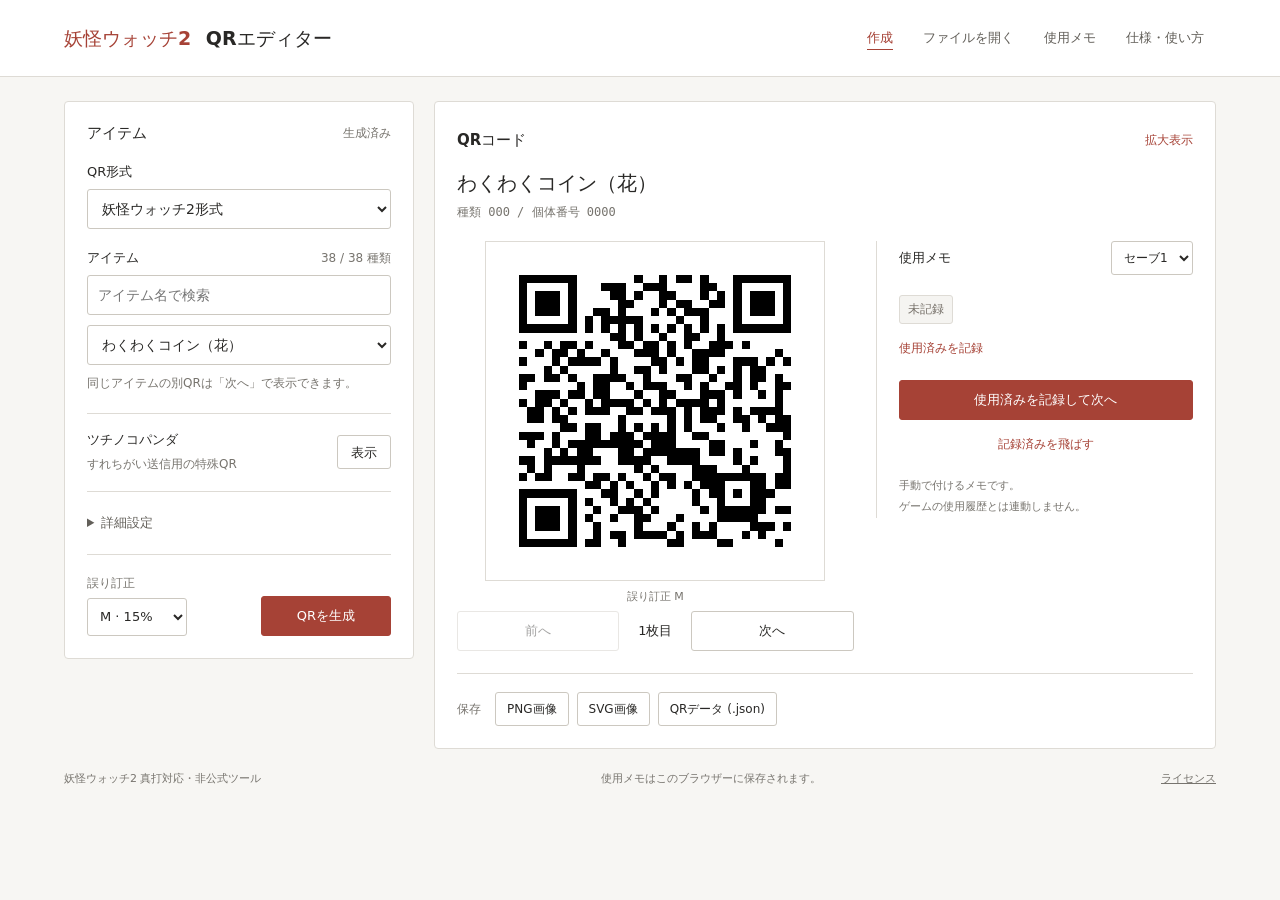
==== index.html @ a70a2c70 "Add browser-based Yokai Watch 2 QR editor" ====
<!doctype html>
<html lang="ja">
<head>
  <meta charset="utf-8">
  <meta name="viewport" content="width=device-width, initial-scale=1">
  <meta name="theme-color" content="#f7f6f3">
  <title>妖怪ウォッチ2 QRエディター</title>
  <link rel="stylesheet" href="./style.css">
  <link rel="stylesheet" href="./public.css">
  <script src="./vendor.js" defer></script>
  <script src="./local-api.js" defer></script>
  <script src="./usage.js" defer></script>
  <script src="./app.js" defer></script>
</head>
<body>
  <header class="site-header">
    <div class="site-header-inner">
      <h1><span class="game-name">妖怪ウォッチ2</span> QRエディター</h1>
      <nav class="site-nav" aria-label="メニュー">
        <button id="nav-editor" class="selected" type="button">作成</button>
        <button id="nav-import" type="button">ファイルを開く</button>
        <button id="nav-history" type="button">使用メモ</button>
        <button id="nav-notes" type="button">仕様・使い方</button>
      </nav>
    </div>
  </header>
  <main>
    <section class="workspace" aria-label="QR編集">
      <div class="editor-column">
        <section class="card editor-card">
          <div class="card-heading"><h2>アイテム</h2><span class="small-label" id="edit-state">新規</span></div>
          <div id="structured-panel">
            <div class="field format-field"><label for="format-select">QR形式</label><select id="format-select" disabled><option>読み込み中…</option></select></div>
            <div class="reward-picker" id="reward-picker" hidden>
              <div class="label-row"><label for="reward-search">アイテム</label><span class="small-label" id="reward-count"></span></div>
              <input id="reward-search" type="search" placeholder="アイテム名で検索" autocomplete="off" aria-label="受け取り内容を検索">
              <select id="reward-select" aria-label="受け取り内容を選択"><option value="">一覧から選択</option></select>
              <p class="field-help">同じアイテムの別QRは「次へ」で表示できます。</p>
            </div>
            <div class="special-picker"><div><strong>ツチノコパンダ</strong><p>すれちがい送信用の特殊QR</p></div><button class="button secondary" id="panda-preset" type="button">表示</button></div>
            <details class="advanced-settings">
              <summary>詳細設定</summary>
              <div class="advanced-content">
                <p class="field-help" id="format-description"></p>
                <div class="field version-field"><label for="version-select">報酬表</label><select id="version-select"><option value="update">更新版 v3.4.0</option><option value="base">本体版 v0.1.0</option></select><p class="field-help">実際の報酬はゲームの版で決まります。</p></div>
                <div class="field-divider"></div><div id="dynamic-fields" class="fields-grid"></div>
                <div class="template-note" id="template-note" hidden>読み込んだデータのURL接頭辞を保持します。</div>
              </div>
            </details>
          </div>
          <div class="editor-controls"><div class="ecc-control"><label for="ecc-select">誤り訂正</label><select id="ecc-select"><option value="L">L · 7%</option><option value="M" selected>M · 15%</option><option value="Q">Q · 25%</option><option value="H">H · 30%</option></select></div><button class="button primary" id="generate-button" type="button">QRを生成</button></div>
        </section>
      </div>
      <section class="card preview-card" aria-labelledby="preview-title">
        <div class="card-heading"><h2 id="preview-title">QRコード</h2><button class="text-button" id="open-scan" type="button" disabled>拡大表示</button></div>
        <div class="reward-summary"><strong id="reward-name">アイテムを選択</strong><span id="qr-identity" class="mono"></span></div>
        <div class="preview-layout">
          <div class="qr-view">
            <div class="preview-area" id="preview-area"><div class="empty-preview" id="empty-preview"><strong>QRを準備中</strong><span>アイテムを選ぶか、データを入力してください。</span></div><img id="qr-image" alt="生成したQRコード" hidden></div>
            <div class="preview-caption"><span class="status-dot" id="preview-dot"></span><span id="preview-caption">未生成</span></div>
            <div class="qr-pager" aria-label="QRの切替"><button class="button secondary" id="previous-qr" type="button" disabled>前へ</button><span id="page-number" aria-live="polite">1枚目</span><button class="button secondary" id="next-qr" type="button" disabled>次へ</button></div>
          </div>
          <div class="usage-panel">
            <div class="usage-heading"><label for="usage-profile">使用メモ</label><select id="usage-profile"><option value="save1">セーブ1</option><option value="save2">セーブ2</option><option value="save3">セーブ3</option></select></div>
            <div class="usage-status"><span id="used-badge" class="used-badge">未記録</span><button class="text-button" id="toggle-used" type="button" disabled>使用済みを記録</button></div>
            <button class="button primary" id="mark-next" type="button" disabled>記録して次へ</button>
            <button class="text-button skip-button" id="next-unrecorded" type="button" disabled>記録済みを飛ばす</button>
            <p>手動で付けるメモです。<br>ゲームの使用履歴とは連動しません。</p>
          </div>
        </div>
        <div id="warnings" class="warnings" hidden></div>
        <div class="export-section"><span class="section-label">保存</span><div class="download-grid"><button class="button secondary" id="download-png" type="button" disabled>PNG画像</button><button class="button secondary" id="download-svg" type="button" disabled>SVG画像</button><button class="button secondary" id="download-project" type="button" disabled>QRデータ (.json)</button></div></div>
      </section>
    </section>
    <section class="card history-card" id="history-section" hidden>
      <div class="card-heading"><h2>使用メモ</h2><button class="text-button" id="close-history" type="button">閉じる</button></div>
      <p id="history-summary"></p><p class="field-help">ブラウザーを変える場合は、メモを保存して読み込んでください。</p>
      <div class="history-actions"><button class="button secondary" id="download-history" type="button">メモを保存</button><button class="button secondary" id="import-history" type="button">メモを読み込む</button></div>
      <input id="history-file-input" type="file" accept=".json,application/json" class="visually-hidden"><ul id="history-list" class="history-list"></ul>
    </section>
    <section class="card notes-card" id="notes-section" hidden>
      <div class="card-heading"><h2>仕様・使い方</h2><button class="text-button" id="close-notes" type="button">閉じる</button></div>
      <p>アイテムを選ぶとQRが表示されます。「次へ」で個体番号を進められます。読み取ったQRには、セーブごとに使用メモを付けられます。</p>
      <div id="catalog-notes"></div><p class="notes-footnote">ツチノコパンダの特殊QRは、すれちがい受信側での出現報告があります。通常のアイテムQRの実機動作は未検証です。</p>
    </section>
    <footer class="page-footer"><span>妖怪ウォッチ2 真打対応・非公式ツール</span><span>使用メモはこのブラウザーに保存されます。</span><a href="./vendor-licenses.txt">ライセンス</a></footer>
  </main>
  <div id="status-message" class="status-message" role="status" aria-live="polite" hidden></div>
  <dialog id="scan-dialog" class="scan-dialog"><div class="dialog-heading"><h2 id="scan-title">QRコード</h2><button class="icon-button" id="close-scan" type="button" aria-label="大きいQRを閉じる">×</button></div><img id="scan-image" alt="読み取り用の大きなQRコード"><p id="scan-caption"></p><div class="scan-usage-summary"><span id="scan-usage-profile"></span><span id="scan-used" class="used-badge"></span></div><div class="qr-pager"><button class="button secondary" id="scan-previous" type="button">前へ</button><span id="scan-page"></span><button class="button secondary" id="scan-next" type="button">次へ</button></div><button class="button primary" id="scan-mark-next" type="button">記録して次へ</button></dialog>
  <dialog id="import-dialog"><div class="dialog-heading"><h2>ファイルを開く</h2><button class="icon-button" id="close-import" type="button" aria-label="閉じる">×</button></div><p class="dialog-intro">QR画像、または保存したQRデータを選択してください。</p><label class="drop-zone" id="drop-zone" for="file-input"><strong>ファイルを選択</strong><span>ここにドロップすることもできます</span><small>PNG / JPG / WEBP / JSON</small></label><input id="file-input" type="file" accept="image/png,image/jpeg,image/webp,image/bmp,.json,application/json" class="visually-hidden"><p class="import-error" id="import-error" role="alert" hidden></p><p class="import-privacy">ファイルはブラウザー内で処理します。</p></dialog>
</body>
</html>
---- style.css ----
@charset "UTF-8";
:root {
  --paper: #f7f6f3; --ink: #292826; --muted: #77746e; --line: #dedbd5;
  --accent: #a64236; --accent-dark: #86342b;
  font-family: "Meiryo", "Yu Gothic", system-ui, sans-serif;
  font-size: 14px; font-synthesis: none; color: var(--ink); background: var(--paper);
}
* { box-sizing: border-box; }
body { margin: 0; }
button, input, select, textarea { font: inherit; }
button, select, summary { cursor: pointer; }
button { font-weight: 400; }
button:disabled { opacity: .42; cursor: not-allowed; }
button, a, input, select, textarea, summary { outline-offset: 3px; }
:focus-visible { outline: 2px solid var(--accent); }
[hidden] { display: none !important; }
a { color: inherit; }
h1, h2, p { margin-top: 0; }
h1 { margin-bottom: 0; font-size: 19px; font-weight: 600; line-height: 1.5; white-space: nowrap; }
h2 { margin-bottom: 0; font-size: 15px; font-weight: 600; }
.site-header { background: #fff; border-bottom: 1px solid var(--line); }
.site-header-inner { max-width: 1200px; min-height: 76px; margin: auto; padding: 15px 24px; display: flex; align-items: center; justify-content: space-between; gap: 24px; }
.game-name { color: var(--accent); margin-right: 8px; }
.site-nav { display: flex; gap: 6px; flex-shrink: 0; }
.site-nav button { border: 0; background: none; padding: 10px 12px; font-size: 13px; color: #625f59; }
.site-nav button:hover { color: var(--ink); background: #f5f4f1; }
.site-nav .selected { color: var(--accent); text-decoration: underline; text-underline-offset: 7px; }
main { max-width: 1200px; margin: auto; padding: 24px; }
.workspace { display: grid; grid-template-columns: minmax(290px, 350px) minmax(0, 1fr); gap: 20px; align-items: start; }
.editor-column { display: grid; gap: 14px; min-width: 0; }
.card { background: #fff; border: 1px solid var(--line); border-radius: 4px; min-width: 0; }
.editor-card, .preview-card, .history-card, .notes-card { padding: 22px; }
.card-heading { display: flex; align-items: center; justify-content: space-between; gap: 12px; margin-bottom: 20px; }
.small-label { color: var(--muted); font-size: 12px; white-space: nowrap; }
.mode-tabs { display: flex; margin-bottom: 20px; border-bottom: 1px solid var(--line); }
.mode-tab { border: 0; border-bottom: 2px solid transparent; color: var(--muted); background: none; flex: 1; padding: 0 3px 12px; font-size: 13px; }
.mode-tab.active { border-bottom-color: var(--accent); color: var(--ink); }
.mode-tab:hover { color: var(--ink); }
.field { min-width: 0; }
.field label, .reward-picker label { display: block; margin-bottom: 8px; font-size: 13px; }
.field input, .field select, .field textarea, .reward-picker input, .reward-picker select, .ecc-control select, .usage-heading select { width: 100%; border: 1px solid #ccc8c0; border-radius: 3px; background: #fff; color: var(--ink); min-height: 40px; padding: 9px 10px; }
.field input:focus, .field select:focus, .field textarea:focus, .reward-picker input:focus, .reward-picker select:focus, .ecc-control select:focus { border-color: var(--accent); }
.field input:disabled { background: var(--paper); color: var(--muted); }
.field-help { margin: 8px 0 0; font-size: 12px; line-height: 1.8; color: var(--muted); overflow-wrap: anywhere; }
.label-row { display: flex; justify-content: space-between; align-items: baseline; gap: 10px; }
.reward-picker { margin-top: 20px; }
.reward-picker select { margin-top: 10px; }
.special-picker { display: flex; align-items: center; justify-content: space-between; gap: 12px; padding: 17px 0; margin-top: 18px; border-top: 1px solid var(--line); border-bottom: 1px solid var(--line); }
.special-picker strong { font-size: 13px; font-weight: 600; }
.special-picker p { margin: 5px 0 0; color: var(--muted); font-size: 12px; line-height: 1.7; }
.special-picker .button { min-height: 34px; padding: 6px 13px; flex-shrink: 0; }
.advanced-settings { margin-top: 18px; }
.advanced-settings > summary { padding: 4px 0; font-size: 13px; color: #625f59; }
.advanced-content { margin-top: 14px; }
.advanced-content > .field-help { margin-bottom: 18px; }
.version-field { margin-top: 16px; }
.field-divider { height: 1px; background: var(--line); margin: 20px 0; }
.fields-grid { display: grid; grid-template-columns: repeat(2, minmax(0, 1fr)); gap: 18px 12px; }
.field-wide { grid-column: 1 / -1; }
.serial-controls { display: flex; flex-wrap: wrap; gap: 6px; margin-top: 8px; }
.serial-controls button { border: 1px solid var(--line); background: var(--paper); border-radius: 3px; padding: 5px 8px; font-size: 12px; color: #625f59; }
.serial-controls button:hover { background: #edeae4; }
.template-note { margin-top: 18px; font-size: 12px; line-height: 1.7; color: var(--muted); }
.editor-controls { display: flex; align-items: flex-end; justify-content: space-between; gap: 14px; padding-top: 20px; margin-top: 18px; border-top: 1px solid var(--line); }
.ecc-control label { display: block; font-size: 12px; color: var(--muted); margin-bottom: 6px; }
.ecc-control select { width: 100px; min-height: 38px; padding: 8px; font-size: 13px; }
.button { display: inline-flex; justify-content: center; align-items: center; min-height: 40px; padding: 9px 14px; border: 1px solid #ccc8c0; border-radius: 3px; font-size: 13px; line-height: 1.5; }
.primary { background: var(--accent); color: #fff; border-color: var(--accent); }
.primary:hover:not(:disabled) { background: var(--accent-dark); border-color: var(--accent-dark); }
.secondary { background: #fff; color: var(--ink); }
.secondary:hover:not(:disabled) { background: #f2f0eb; border-color: #a6a198; }
.editor-controls > .button { min-width: 130px; }
.text-button { border: 0; background: none; color: var(--accent); padding: 6px 0; min-height: 32px; font-size: 12px; line-height: 1.5; }
.text-button:hover:not(:disabled) { text-decoration: underline; text-underline-offset: 3px; }
.compact { margin-top: 14px; }
.mono { font-family: "Cascadia Code", "Consolas", monospace; }
.hex-input { min-height: 220px !important; resize: vertical; font-size: 13px; line-height: 1.8; }
.payload-card > summary { font-size: 13px; color: #625f59; padding: 16px 20px; }
.payload-content { padding: 0 20px 16px; }
.payload-stats { display: flex; justify-content: space-between; align-items: center; margin-bottom: 8px; }
.payload-stats strong { font-size: 12px; font-weight: 400; color: var(--muted); }
#hex-preview { white-space: pre-wrap; overflow-wrap: anywhere; max-height: 220px; overflow: auto; background: var(--paper); padding: 12px; border: 1px solid var(--line); margin: 0 0 14px; font-size: 12px; line-height: 1.9; }
.data-details { border-top: 1px solid var(--line); padding-top: 12px; }
.data-details summary { font-size: 12px; color: var(--muted); }
#result-details { white-space: pre-wrap; overflow-wrap: anywhere; max-height: 260px; overflow: auto; font-size: 12px; line-height: 1.8; padding-top: 12px; }
.notes-card, .history-card { margin-top: 20px; scroll-margin-top: 20px; }
.notes-card > p, #catalog-notes { font-size: 13px; line-height: 1.9; }
#catalog-notes ul { padding-left: 20px; }
#catalog-notes li { margin: 8px 0; }
.notes-footnote { margin: 18px 0 0; padding-top: 16px; border-top: 1px solid var(--line); color: var(--muted); }
.page-footer { display: flex; justify-content: space-between; gap: 14px; padding: 20px 0 0; color: var(--muted); font-size: 11px; line-height: 1.8; }
.status-message { position: fixed; z-index: 30; bottom: 20px; left: 50%; transform: translateX(-50%); max-width: calc(100vw - 32px); border: 1px solid #3c3933; background: #3c3933; color: #fff; border-radius: 4px; padding: 12px 18px; font-size: 13px; line-height: 1.8; }
.status-message.error { background: #8b3b32; border-color: #8b3b32; }
dialog { width: min(500px, calc(100vw - 32px)); max-height: calc(100dvh - 32px); overflow: auto; border: 1px solid #bcb7ae; border-radius: 4px; padding: 24px; color: var(--ink); background: #fff; }
dialog::backdrop { background: #25221d88; }
.dialog-heading { display: flex; align-items: center; justify-content: space-between; gap: 12px; }
.dialog-heading h2 { font-size: 17px; }
.icon-button { width: 36px; height: 36px; border: 1px solid var(--line); border-radius: 3px; color: #625f59; background: #fff; font-size: 24px; line-height: 1; flex-shrink: 0; }
.icon-button:hover { background: var(--paper); }
.dialog-intro { margin: 20px 0; font-size: 13px; line-height: 1.9; color: var(--muted); }
.drop-zone { display: flex; flex-direction: column; align-items: center; justify-content: center; gap: 10px; min-height: 180px; padding: 24px; border: 1px dashed #b5aea3; background: var(--paper); cursor: pointer; text-align: center; }
.drop-zone:hover, .drop-zone.dragover { border-color: var(--accent); background: #f5eeeb; }
.drop-zone strong { font-size: 15px; font-weight: 600; }
.drop-zone span { color: var(--muted); font-size: 12px; }
.drop-zone small { color: var(--muted); font-size: 11px; margin-top: 10px; }
.import-privacy { margin: 18px 0 0; text-align: center; font-size: 12px; color: var(--muted); }
.import-error, .field-error { font-size: 13px; line-height: 1.8; color: #9a3c2f; background: #fff2ee; padding: 10px; }
.visually-hidden { position: absolute; width: 1px; height: 1px; padding: 0; margin: -1px; overflow: hidden; clip: rect(0,0,0,0); white-space: nowrap; border: 0; }
@media (max-width: 800px) {
  .site-header-inner { flex-wrap: wrap; gap: 10px; padding: 14px 20px 8px; }
  .site-nav { margin-left: -10px; }
  main { padding: 20px; }
  .workspace { grid-template-columns: minmax(265px, .85fr) minmax(0, 1fr); gap: 16px; }
  .editor-card, .preview-card { padding: 18px; }
}
@media (max-width: 640px) {
  .site-header-inner { padding: 15px 16px 6px; }
  h1 { font-size: 17px; }
  .game-name { margin-right: 5px; }
  .site-nav { width: calc(100% + 10px); justify-content: space-between; gap: 0; }
  .site-nav button { padding: 10px; font-size: 12px; }
  main { padding: 16px; }
  .workspace { display: flex; flex-direction: column; gap: 16px; }
  .editor-column, .preview-card { width: 100%; }
  .editor-card, .preview-card, .history-card, .notes-card { padding: 20px; }
  .page-footer { flex-direction: column; gap: 3px; }
}
@media (prefers-reduced-motion: reduce) { * { scroll-behavior: auto !important; transition: none !important; } }
---- public.css ----
.preview-card { position: sticky; top: 20px; }
.preview-card .card-heading { margin-bottom: 12px; }
.reward-summary { display: flex; flex-direction: column; gap: 6px; margin-bottom: 20px; }
.reward-summary strong { font-size: 20px; line-height: 1.5; font-weight: 600; }
.reward-summary span { font-size: 12px; color: var(--muted); }
.preview-layout { display: grid; grid-template-columns: minmax(220px, 1fr) minmax(185px, .8fr); gap: 22px; align-items: start; }
.qr-view { min-width: 0; }
.preview-area { width: 100%; max-width: 340px; margin: 0 auto; aspect-ratio: 1; display: grid; place-items: center; background: #fff; border: 1px solid var(--line); padding: 0; }
.preview-area img { width: 100%; height: 100%; object-fit: contain; image-rendering: pixelated; background: #fff; }
.empty-preview { display: flex; flex-direction: column; align-items: center; gap: 12px; padding: 20px; text-align: center; color: var(--muted); }
.empty-preview strong { font-size: 14px; font-weight: 400; }
.empty-preview span { font-size: 12px; line-height: 1.8; }
.preview-caption { min-height: 30px; display: flex; justify-content: center; align-items: center; font-size: 11px; color: var(--muted); }
.status-dot { display: none; }
.qr-pager { display: grid; grid-template-columns: 1fr auto 1fr; gap: 12px; align-items: center; }
.qr-pager .button { padding: 8px 10px; min-width: 0; }
.qr-pager > span { font-size: 13px; min-width: 48px; text-align: center; font-variant-numeric: tabular-nums; }
.usage-panel { border-left: 1px solid var(--line); padding-left: 22px; min-width: 0; }
.usage-heading { display: flex; justify-content: space-between; align-items: center; gap: 12px; }
.usage-heading label { font-size: 13px; }
.usage-heading select { width: auto; min-height: 34px; padding: 6px 8px; font-size: 12px; }
.usage-status { display: flex; flex-direction: column; align-items: flex-start; gap: 8px; margin: 20px 0 16px; }
.used-badge { display: inline-block; padding: 5px 8px; border: 1px solid var(--line); border-radius: 3px; background: #f5f4f1; color: #77716a; font-size: 12px; }
.used-badge.recorded { border-color: #bacbb9; color: #466342; background: #eff5ec; }
.usage-panel > .primary, #scan-mark-next { width: 100%; }
.skip-button { display: block; margin: 8px auto 0; }
.usage-panel > p { margin: 16px 0 0; color: var(--muted); font-size: 11px; line-height: 1.9; }
.warnings { border-left: 2px solid #baa275; background: #faf7ef; padding: 10px 12px; margin-top: 18px; font-size: 12px; color: #7f6948; line-height: 1.8; overflow-wrap: anywhere; }
.warnings p { margin: 0; }
.warnings p + p { margin-top: 5px; }
.export-section { display: flex; align-items: center; gap: 14px; margin-top: 22px; padding-top: 18px; border-top: 1px solid var(--line); }
.section-label { flex-shrink: 0; font-size: 12px; color: var(--muted); }
.download-grid { display: flex; flex-wrap: wrap; gap: 8px; }
.download-grid .button { min-height: 34px; padding: 6px 11px; font-size: 12px; }
.loading .preview-area { opacity: .55; }
.history-card > p { font-size: 13px; line-height: 1.8; }
.history-actions { display: flex; flex-wrap: wrap; gap: 10px; margin: 16px 0; }
.history-list { list-style: none; padding: 0; margin: 18px 0 0; }
.history-list li { display: flex; align-items: baseline; flex-wrap: wrap; gap: 12px; padding: 12px 0; border-top: 1px solid var(--line); font-size: 13px; }
.history-list strong { font-weight: 600; flex: 1; min-width: 150px; }
.history-list span, .history-list time { font-size: 12px; color: var(--muted); }
.scan-dialog { width: min(680px, calc(100vw - 24px)); max-width: 680px; max-height: calc(100dvh - 24px); }
.scan-dialog > img { display: block; width: min(100%, 490px); height: auto; margin: 18px auto; image-rendering: pixelated; background: #fff; }
.scan-dialog > p { text-align: center; font-size: 12px; color: var(--muted); }
.scan-usage-summary { display: flex; align-items: center; justify-content: center; gap: 12px; font-size: 13px; margin-bottom: 16px; }
.scan-dialog .qr-pager { margin-bottom: 16px; }
@media (max-width: 1080px) {
  .preview-layout { grid-template-columns: 1fr; gap: 20px; }
  .qr-view { width: min(100%, 330px); margin: auto; }
  .usage-panel { border-left: 0; border-top: 1px solid var(--line); padding: 16px 0 0; }
  .usage-status { flex-direction: row; justify-content: space-between; align-items: center; margin: 14px 0; }
  .usage-panel > p { margin-top: 10px; }
  .usage-panel > p br { display: none; }
}
@media (max-width: 640px) {
  .preview-card { position: static; }
  .preview-layout { gap: 18px; }
  .qr-view { width: min(100%, 350px); }
  .export-section { align-items: flex-start; }
  .section-label { padding-top: 7px; }
  .scan-dialog { padding: 18px; }
}
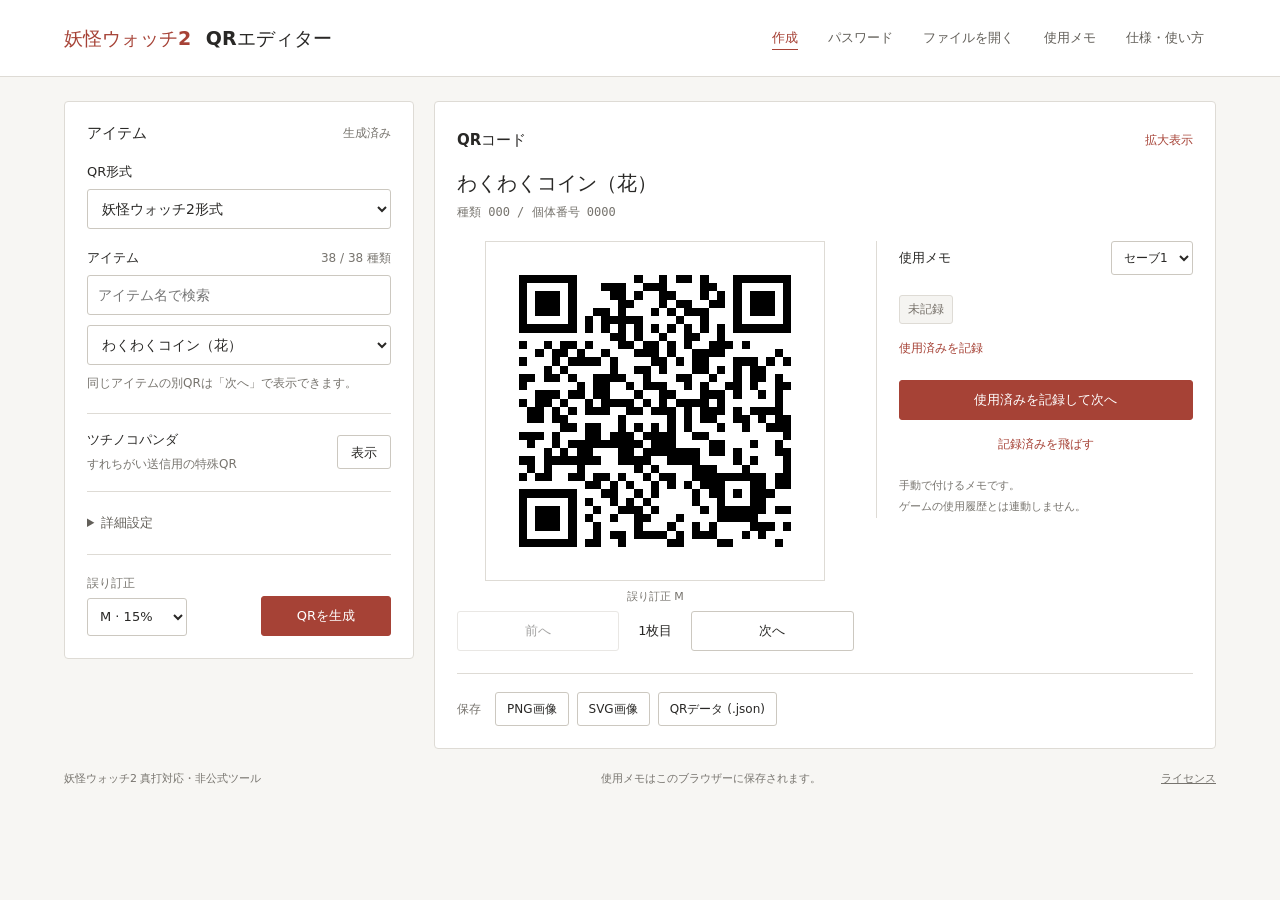
==== commit 5ab2630f: "Add-password-lists-and-YW3-edition-tables" ====
--- a/index.html
+++ b/index.html
@@ -1,5 +1,5 @@
 <!doctype html>
-<html lang="ja">
+<html lang="ja" data-game="yw2">
 <head>
   <meta charset="utf-8">
   <meta name="viewport" content="width=device-width, initial-scale=1">
@@ -17,7 +17,8 @@
     <div class="site-header-inner">
       <h1><span class="game-name">妖怪ウォッチ2</span> QRエディター</h1>
       <nav class="site-nav" aria-label="メニュー">
-        <button id="nav-editor" class="selected" type="button">作成</button>
+        <button id="nav-editor" class="selected" type="button" aria-pressed="true">作成</button>
+        <button id="nav-passwords" type="button" aria-pressed="false">パスワード</button>
         <button id="nav-import" type="button">ファイルを開く</button>
         <button id="nav-history" type="button">使用メモ</button>
         <button id="nav-notes" type="button">仕様・使い方</button>
@@ -72,6 +73,19 @@
         <div class="export-section"><span class="section-label">保存</span><div class="download-grid"><button class="button secondary" id="download-png" type="button" disabled>PNG画像</button><button class="button secondary" id="download-svg" type="button" disabled>SVG画像</button><button class="button secondary" id="download-project" type="button" disabled>QRデータ (.json)</button></div></div>
       </section>
     </section>
+    <section class="card password-card" id="password-section" aria-labelledby="password-title" hidden>
+      <div class="card-heading"><h2 id="password-title">パスワード</h2><span class="small-label" id="password-count" role="status" aria-live="polite">読み込み中…</span></div>
+      <p class="password-intro">ゲームのパスワード入力画面に、表示された文字列をそのまま入力してください。</p>
+      <div id="password-alias-option" class="password-alias-option" hidden><label><input id="password-aliases" type="checkbox">解析パスワードも表示</label><p>配布時の文字列とは異なります。ROMの判定処理のみ検証・実機未検証です。同じ報酬枠の再受け取りはできません。</p></div>
+      <div class="password-filters">
+        <div class="field"><label for="password-search">検索</label><input id="password-search" type="search" placeholder="パスワード・もらえるもの" autocomplete="off"></div>
+        <div class="field"><label for="password-reward">もらえるもの</label><select id="password-reward"><option value="">すべて</option></select></div>
+        <div class="field"><label for="password-version">ゲームの版</label><select id="password-version"><option value="update">更新版 v3.4.0</option><option value="base">本体版 v0.1.0</option></select></div>
+      </div>
+      <table class="password-table"><caption class="visually-hidden">パスワードと受け取り内容</caption><thead><tr><th scope="col">パスワード</th><th scope="col">もらえるもの</th><th scope="col"><span class="visually-hidden">コピー</span></th></tr></thead><tbody id="password-list"></tbody></table>
+      <p id="password-empty" class="password-empty" hidden>該当するパスワードはありません。</p>
+      <details class="password-about"><summary>掲載内容について</summary><p id="password-note"></p><p id="password-sources" hidden></p></details>
+    </section>
     <section class="card history-card" id="history-section" hidden>
       <div class="card-heading"><h2>使用メモ</h2><button class="text-button" id="close-history" type="button">閉じる</button></div>
       <p id="history-summary"></p><p class="field-help">ブラウザーを変える場合は、メモを保存して読み込んでください。</p>
--- a/style.css
+++ b/style.css
@@ -29,9 +29,10 @@
 .workspace { display: grid; grid-template-columns: minmax(290px, 350px) minmax(0, 1fr); gap: 20px; align-items: start; }
 .editor-column { display: grid; gap: 14px; min-width: 0; }
 .card { background: #fff; border: 1px solid var(--line); border-radius: 4px; min-width: 0; }
-.editor-card, .preview-card, .history-card, .notes-card { padding: 22px; }
+.editor-card, .preview-card, .history-card, .notes-card, .password-card { padding: 22px; }
 .card-heading { display: flex; align-items: center; justify-content: space-between; gap: 12px; margin-bottom: 20px; }
 .small-label { color: var(--muted); font-size: 12px; white-space: nowrap; }
+.reward-summary strong { overflow-wrap: anywhere; }
 .mode-tabs { display: flex; margin-bottom: 20px; border-bottom: 1px solid var(--line); }
 .mode-tab { border: 0; border-bottom: 2px solid transparent; color: var(--muted); background: none; flex: 1; padding: 0 3px 12px; font-size: 13px; }
 .mode-tab.active { border-bottom-color: var(--accent); color: var(--ink); }
@@ -88,6 +89,23 @@
 #catalog-notes ul { padding-left: 20px; }
 #catalog-notes li { margin: 8px 0; }
 .notes-footnote { margin: 18px 0 0; padding-top: 16px; border-top: 1px solid var(--line); color: var(--muted); }
+.password-intro { font-size: 13px; line-height: 1.9; color: #625f59; }
+.password-filters { display: grid; grid-template-columns: minmax(220px, 1.5fr) minmax(160px, 1fr) minmax(160px, 1fr); gap: 16px; margin: 24px 0; }
+.password-table { width: 100%; border-collapse: collapse; font-size: 13px; }
+.password-table th { text-align: left; font-weight: 400; color: var(--muted); padding: 0 12px 12px 0; }
+.password-table td { border-top: 1px solid var(--line); padding: 12px 12px 12px 0; line-height: 1.8; overflow-wrap: anywhere; }
+.password-table .password-value { width: 48%; font-size: 15px; font-weight: 600; user-select: all; }
+.password-table .password-action { width: 64px; padding-right: 0; text-align: right; }
+.password-empty { text-align: center; font-size: 13px; color: var(--muted); padding: 32px 0; }
+.password-about { margin-top: 22px; border-top: 1px solid var(--line); padding-top: 18px; font-size: 12px; color: var(--muted); line-height: 1.9; }
+.password-about p { margin: 12px 0 0; }
+.password-alias-option { margin-top: 18px; font-size: 13px; }
+.password-alias-option label { display: inline-flex; align-items: center; gap: 7px; cursor: pointer; }
+.password-alias-option input { accent-color: var(--accent); }
+.password-alias-option p { font-size: 12px; line-height: 1.8; color: var(--muted); margin: 8px 0 0; }
+.password-kind { display: inline-block; font-size: 10px; font-weight: 400; color: var(--muted); margin-left: 10px; white-space: nowrap; }
+#version-select { max-width: 100%; }
+html[data-game="yw3"] .format-field { margin-top: 20px; }
 .page-footer { display: flex; justify-content: space-between; gap: 14px; padding: 20px 0 0; color: var(--muted); font-size: 11px; line-height: 1.8; }
 .status-message { position: fixed; z-index: 30; bottom: 20px; left: 50%; transform: translateX(-50%); max-width: calc(100vw - 32px); border: 1px solid #3c3933; background: #3c3933; color: #fff; border-radius: 4px; padding: 12px 18px; font-size: 13px; line-height: 1.8; }
 .status-message.error { background: #8b3b32; border-color: #8b3b32; }
@@ -118,11 +136,19 @@
   h1 { font-size: 17px; }
   .game-name { margin-right: 5px; }
   .site-nav { width: calc(100% + 10px); justify-content: space-between; gap: 0; }
-  .site-nav button { padding: 10px; font-size: 12px; }
+  .site-nav button { padding: 10px 6px; font-size: 11px; }
   main { padding: 16px; }
   .workspace { display: flex; flex-direction: column; gap: 16px; }
   .editor-column, .preview-card { width: 100%; }
-  .editor-card, .preview-card, .history-card, .notes-card { padding: 20px; }
+  .editor-card, .preview-card, .history-card, .notes-card, .password-card { padding: 20px; }
+  .password-filters { grid-template-columns: minmax(0, 1fr); gap: 14px; }
+  .password-table, .password-table tbody { display: block; }
+  .password-table thead { position: absolute; width: 1px; height: 1px; overflow: hidden; clip-path: inset(50%); }
+  .password-table tr { display: grid; grid-template-columns: minmax(0, 1fr) 52px; border-top: 1px solid var(--line); padding: 12px 0; }
+  .password-table td { border: 0; padding: 0; }
+  .password-table .password-value { width: auto; padding-right: 8px; }
+  .password-table .password-item { grid-column: 1; font-size: 12px; color: var(--muted); margin-top: 3px; }
+  .password-table .password-action { grid-column: 2; grid-row: 1 / 3; width: auto; align-self: center; }
   .page-footer { flex-direction: column; gap: 3px; }
 }
 @media (prefers-reduced-motion: reduce) { * { scroll-behavior: auto !important; transition: none !important; } }
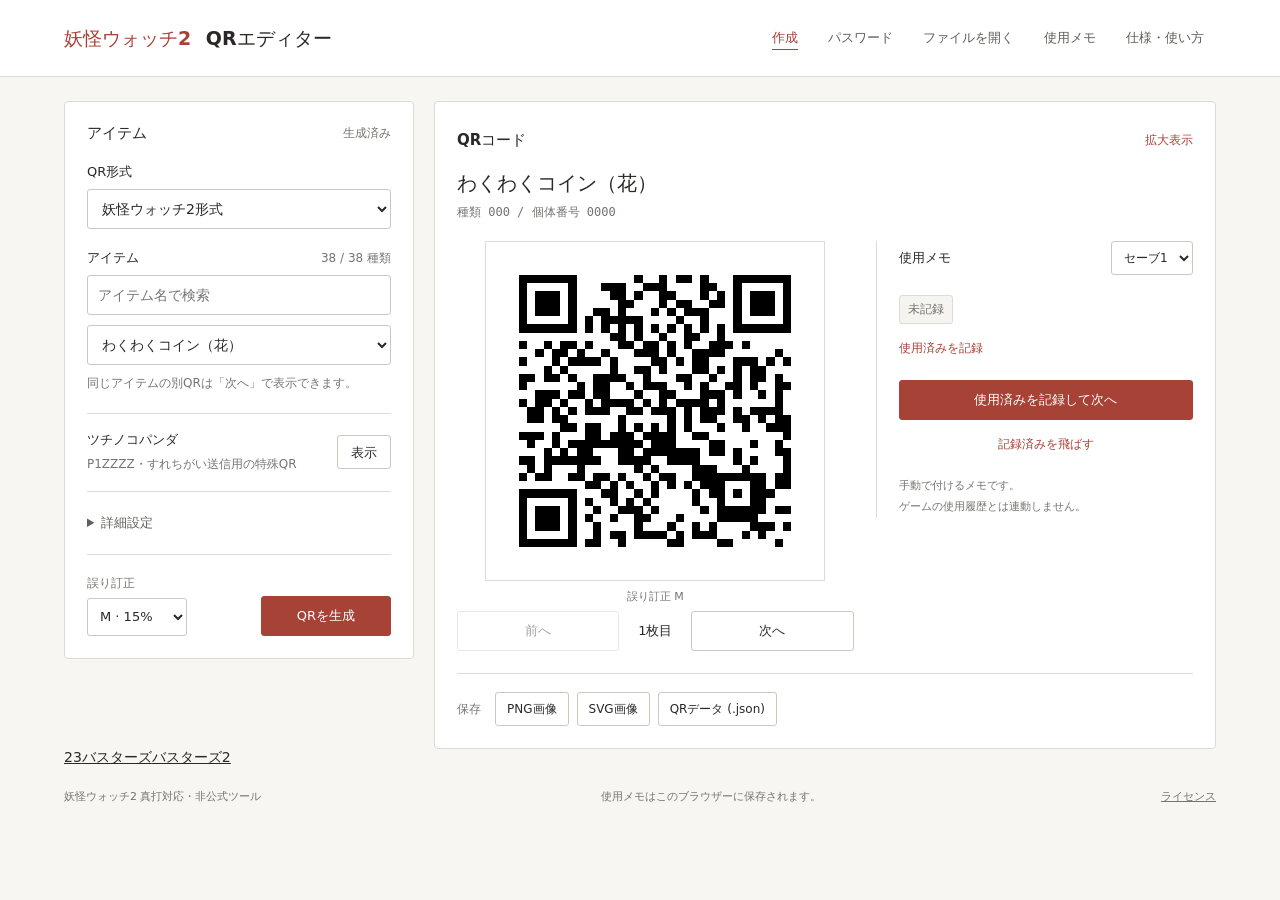
==== commit 100b294b: "Unify special QR display labels across editors" ====
--- a/index.html
+++ b/index.html
@@ -38,7 +38,7 @@
               <select id="reward-select" aria-label="受け取り内容を選択"><option value="">一覧から選択</option></select>
               <p class="field-help">同じアイテムの別QRは「次へ」で表示できます。</p>
             </div>
-            <div class="special-picker"><div><strong>ツチノコパンダ</strong><p>すれちがい送信用の特殊QR</p></div><button class="button secondary" id="panda-preset" type="button">表示</button></div>
+            <div id="special-presets"><div class="special-picker"><div><strong>ツチノコパンダ</strong><p>P1ZZZZ・すれちがい送信用の特殊QR</p></div><button class="button secondary" id="panda-preset" type="button">表示</button></div></div>
             <details class="advanced-settings">
               <summary>詳細設定</summary>
               <div class="advanced-content">
@@ -76,7 +76,7 @@
     <section class="card password-card" id="password-section" aria-labelledby="password-title" hidden>
       <div class="card-heading"><h2 id="password-title">パスワード</h2><span class="small-label" id="password-count" role="status" aria-live="polite">読み込み中…</span></div>
       <p class="password-intro">ゲームのパスワード入力画面に、表示された文字列をそのまま入力してください。</p>
-      <div id="password-alias-option" class="password-alias-option" hidden><label><input id="password-aliases" type="checkbox">解析パスワードも表示</label><p>配布時の文字列とは異なります。ROMの判定処理のみ検証・実機未検証です。同じ報酬枠の再受け取りはできません。</p></div>
+      <div id="password-alias-option" class="password-alias-option" hidden><label><input id="password-aliases" type="checkbox">解析パスワードも表示</label><p>配布時の文字列とは異なります。実機での受け取りを確認済みです。同じ報酬枠の再受け取りはできません。</p></div>
       <div class="password-filters">
         <div class="field"><label for="password-search">検索</label><input id="password-search" type="search" placeholder="パスワード・もらえるもの" autocomplete="off"></div>
         <div class="field"><label for="password-reward">もらえるもの</label><select id="password-reward"><option value="">すべて</option></select></div>
@@ -95,8 +95,9 @@
     <section class="card notes-card" id="notes-section" hidden>
       <div class="card-heading"><h2>仕様・使い方</h2><button class="text-button" id="close-notes" type="button">閉じる</button></div>
       <p>アイテムを選ぶとQRが表示されます。「次へ」で個体番号を進められます。読み取ったQRには、セーブごとに使用メモを付けられます。</p>
-      <div id="catalog-notes"></div><p class="notes-footnote">ツチノコパンダの特殊QRは、すれちがい受信側での出現報告があります。通常のアイテムQRの実機動作は未検証です。</p>
+      <div id="catalog-notes"></div><p class="notes-footnote">ツチノコパンダの特殊QRは、すれちがい受信側での出現を確認済みです。掲載しているQRの受け取り内容は全件、実機で確認済みです。</p>
     </section>
+    <nav class="game-nav" aria-label="作品"><a href="./" aria-current="page">2</a><a href="./yw3/">3</a><a href="./busters/">バスターズ</a><a href="./busters2/">バスターズ2</a></nav>
     <footer class="page-footer"><span>妖怪ウォッチ2 真打対応・非公式ツール</span><span>使用メモはこのブラウザーに保存されます。</span><a href="./vendor-licenses.txt">ライセンス</a></footer>
   </main>
   <div id="status-message" class="status-message" role="status" aria-live="polite" hidden></div>
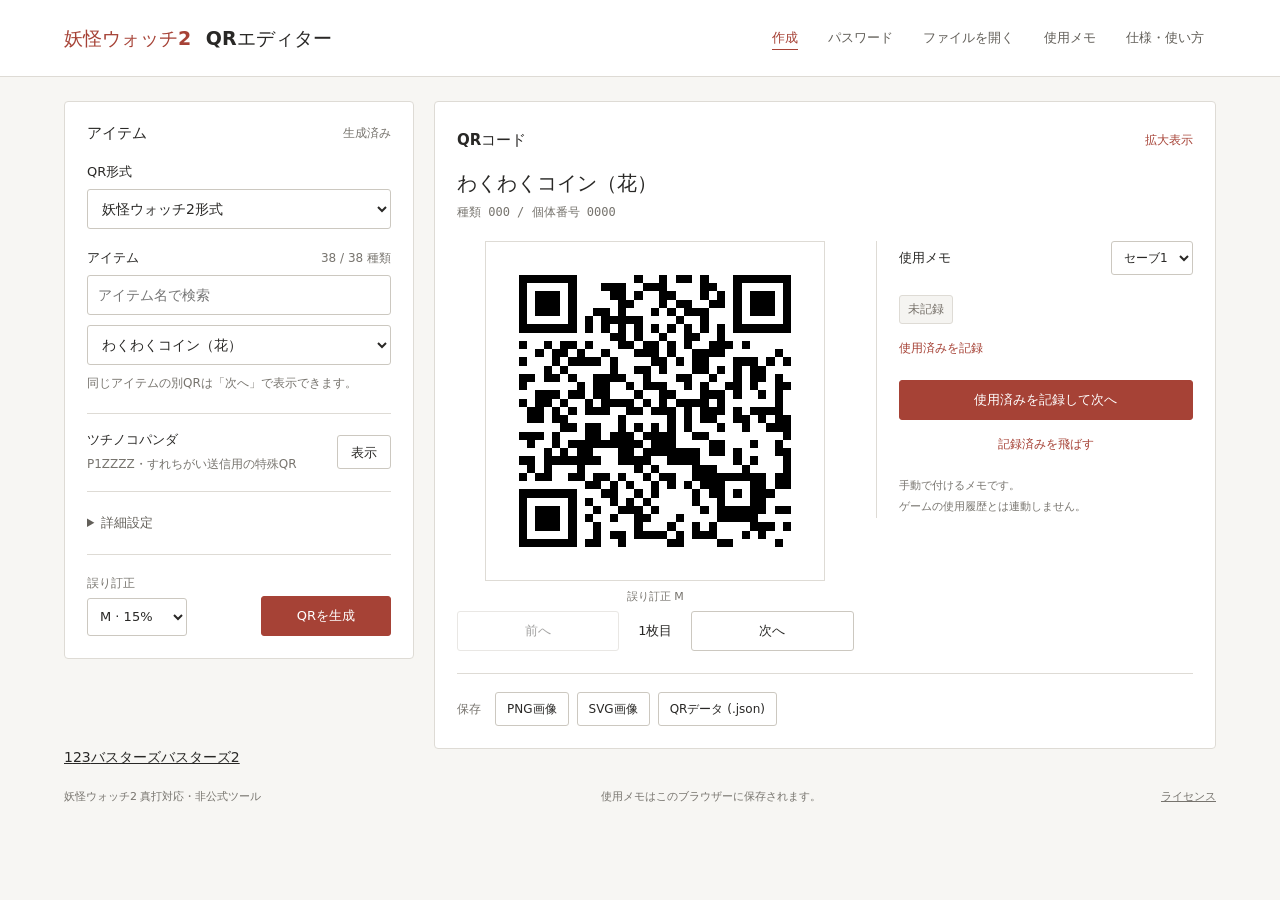
==== commit 6a15c03d: "Add the Nintendo 3DS Yo-kai Watch QR editor" ====
--- a/index.html
+++ b/index.html
@@ -8,9 +8,9 @@
   <link rel="stylesheet" href="./style.css">
   <link rel="stylesheet" href="./public.css">
   <script src="./vendor.js" defer></script>
-  <script src="./local-api.js" defer></script>
-  <script src="./usage.js" defer></script>
-  <script src="./app.js" defer></script>
+  <script src="./local-api.js?v=20261005-2" defer></script>
+  <script src="./usage.js?v=20261005-2" defer></script>
+  <script src="./app.js?v=20261005-2" defer></script>
 </head>
 <body>
   <header class="site-header">
@@ -97,7 +97,7 @@
       <p>アイテムを選ぶとQRが表示されます。「次へ」で個体番号を進められます。読み取ったQRには、セーブごとに使用メモを付けられます。</p>
       <div id="catalog-notes"></div><p class="notes-footnote">ツチノコパンダの特殊QRは、すれちがい受信側での出現を確認済みです。掲載しているQRの受け取り内容は全件、実機で確認済みです。</p>
     </section>
-    <nav class="game-nav" aria-label="作品"><a href="./" aria-current="page">2</a><a href="./yw3/">3</a><a href="./busters/">バスターズ</a><a href="./busters2/">バスターズ2</a></nav>
+    <nav class="game-nav" aria-label="作品"><a href="./yw1/">1</a><a href="./" aria-current="page">2</a><a href="./yw3/">3</a><a href="./busters/">バスターズ</a><a href="./busters2/">バスターズ2</a></nav>
     <footer class="page-footer"><span>妖怪ウォッチ2 真打対応・非公式ツール</span><span>使用メモはこのブラウザーに保存されます。</span><a href="./vendor-licenses.txt">ライセンス</a></footer>
   </main>
   <div id="status-message" class="status-message" role="status" aria-live="polite" hidden></div>
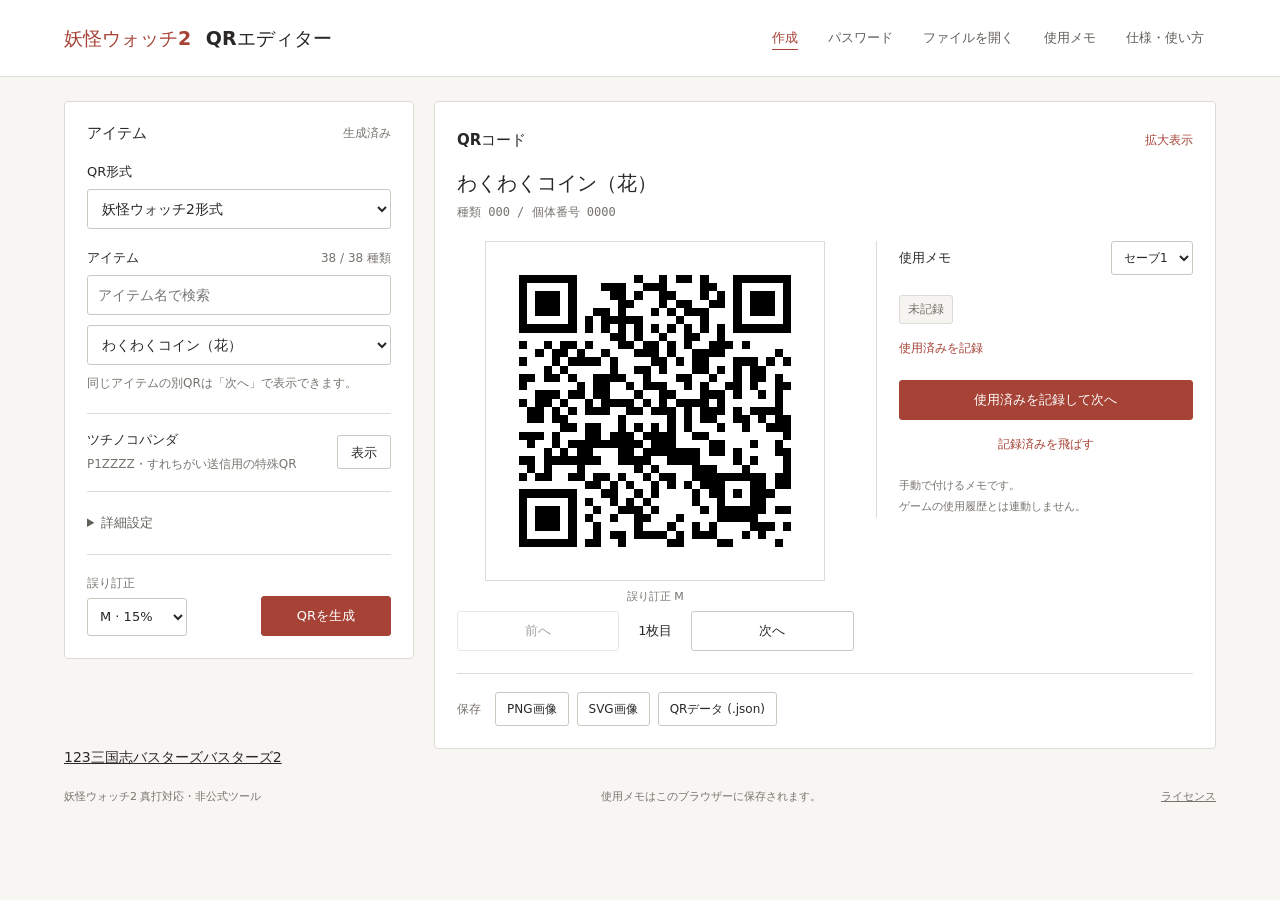
==== commit 9f657e42: "Add Yo-kai Sangokushi QR editor and ROM-derived passwords" ====
--- a/index.html
+++ b/index.html
@@ -8,9 +8,9 @@
   <link rel="stylesheet" href="./style.css">
   <link rel="stylesheet" href="./public.css">
   <script src="./vendor.js" defer></script>
-  <script src="./local-api.js?v=20261005-2" defer></script>
-  <script src="./usage.js?v=20261005-2" defer></script>
-  <script src="./app.js?v=20261005-2" defer></script>
+  <script src="./local-api.js?v=20261005-3" defer></script>
+  <script src="./usage.js?v=20261005-3" defer></script>
+  <script src="./app.js?v=20261005-3" defer></script>
 </head>
 <body>
   <header class="site-header">
@@ -97,7 +97,7 @@
       <p>アイテムを選ぶとQRが表示されます。「次へ」で個体番号を進められます。読み取ったQRには、セーブごとに使用メモを付けられます。</p>
       <div id="catalog-notes"></div><p class="notes-footnote">ツチノコパンダの特殊QRは、すれちがい受信側での出現を確認済みです。掲載しているQRの受け取り内容は全件、実機で確認済みです。</p>
     </section>
-    <nav class="game-nav" aria-label="作品"><a href="./yw1/">1</a><a href="./" aria-current="page">2</a><a href="./yw3/">3</a><a href="./busters/">バスターズ</a><a href="./busters2/">バスターズ2</a></nav>
+    <nav class="game-nav" aria-label="作品"><a href="./yw1/">1</a><a href="./" aria-current="page">2</a><a href="./yw3/">3</a><a href="./sangokushi/">三国志</a><a href="./busters/">バスターズ</a><a href="./busters2/">バスターズ2</a></nav>
     <footer class="page-footer"><span>妖怪ウォッチ2 真打対応・非公式ツール</span><span>使用メモはこのブラウザーに保存されます。</span><a href="./vendor-licenses.txt">ライセンス</a></footer>
   </main>
   <div id="status-message" class="status-message" role="status" aria-live="polite" hidden></div>
